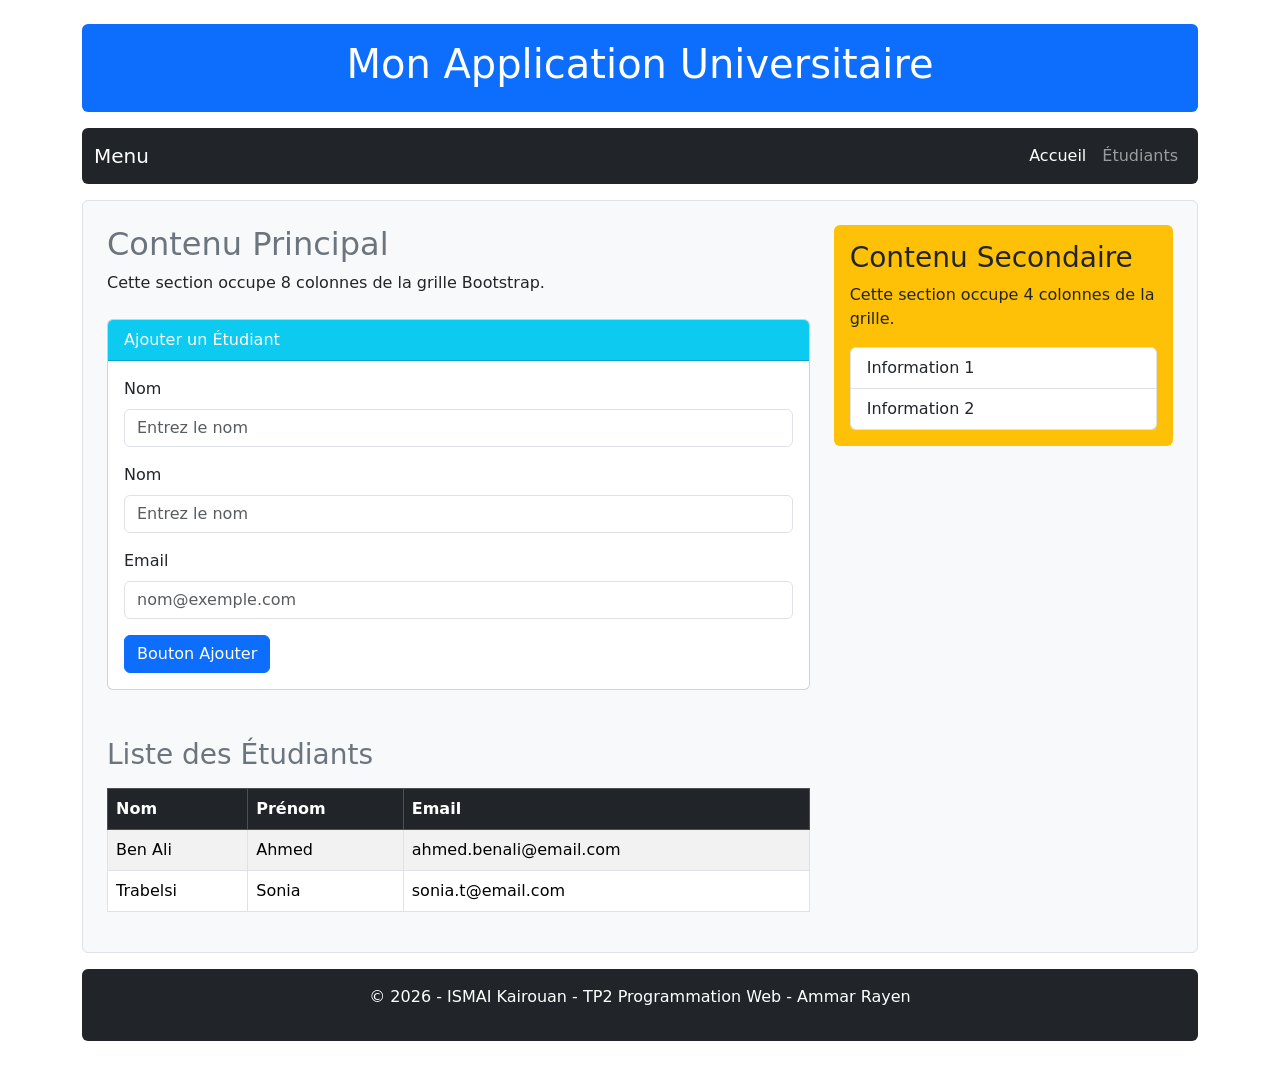
==== tp2/index.html @ 76385c95 "Add files via upload" ====
<!DOCTYPE html>
<!-- Déclaration du type de document HTML5 -->
<html lang="fr">
<!-- Début de la section head contenant les métadonnées -->
<head>
    <!-- Encodage des caractères en UTF-8 pour supporter les accents -->
    <meta charset="UTF-8">
    <!-- Configuration de la vue pour le responsive design sur mobile -->
    <meta name="viewport" content="width=device-width, initial-scale=1.0">
    <!-- Titre de la page affiché dans l'onglet du navigateur -->
    <title>TP 2 : Intégration Bootstrap 5</title>

    <!-- Exercice 1 : Intégration de Bootstrap 5 via CDN -->
    <!-- Lien vers le fichier CSS de Bootstrap 5 -->
    <link href="https://cdn.jsdelivr.net/npm/bootstrap@5.3.0/dist/css/bootstrap.min.css" rel="stylesheet">
</head>
<!-- Début du corps de la …
<!-- Déclaration du type de document HTML5 -->
<html lang="fr">
<!-- Début de la section head contenant les métadonnées -->
<head>
    <!-- Encodage des caractères en UTF-8 pour supporter les accents -->
    <meta charset="UTF-8">
    <!-- Configuration de la vue pour le responsive design sur mobile -->
    <meta name="viewport" content="width=device-width, initial-scale=1.0">
    <!-- Titre de la page affiché dans l'onglet du navigateur -->
    <title>TP 2 : Intégration Bootstrap 5</title>

    <!-- EXERCICE 1 : Intégration de Bootstrap 5 via CDN -->
    <!-- Lien vers le fichier CSS de Bootstrap 5 pour le style -->
    <link href="https://cdn.jsdelivr.net/npm/bootstrap@5.3.0/dist/css/bootstrap.min.css" rel="stylesheet">
</head>
<!-- Début du corps de la page -->
<body>

    <!-- EXERCICE 2 : Structure de page avec Bootstrap -->
    <!-- La classe 'container' centre le contenu et ajoute des marges sur les côtés -->
    <!-- 'py-4' ajoute un espacement vertical (padding top & bottom) -->
    <div class="container py-4">
        
        <!-- En-tête (header) -->
        <!-- 'bg-primary' : fond bleu | 'text-white' : texte blanc | 'text-center' : centré | 'p-3' : espacement interne -->
        <header class="bg-primary text-white text-center p-3 mb-3 rounded">
            <h1>Mon Application Universitaire</h1>
        </header>

        <!-- Barre de navigation (navbar) -->
        <!-- 'navbar-dark bg-dark' : thème sombre | 'mb-3' : marge en bas -->
        <nav class="navbar navbar-expand-lg navbar-dark bg-dark mb-3 rounded">
            <div class="container-fluid">
                <a class="navbar-brand" href="#">Menu</a>
                <div class="navbar-nav">
                    <a class="nav-link active" href="#">Accueil</a>
                    <a class="nav-link" href="#">Étudiants</a>
                </div>
            </div>
        </nav>

        <!-- Zone de contenu principal -->
        <!-- 'bg-light' : fond gris clair | 'border' : ajoute une bordure -->
        <main class="bg-light p-4 mb-3 border rounded">
            
            <!-- EXERCICE 3 : Système de grille (Grid System) -->
            <!-- 'row' définit une ligne de la grille -->
            <div class="row">
                
                <!-- Contenu principal : occupe 8 colonnes sur 12 sur les écrans moyens (md) et plus -->
                <div class="col-md-8">
                    <h2 class="text-secondary">Contenu Principal</h2>
                    <p>Cette section occupe 8 colonnes de la grille Bootstrap.</p>

                    <!-- EXERCICE 4 : Formulaire avec Bootstrap -->
                    <div class="card mt-4">
                        <div class="card-header bg-info text-white">
                            Ajouter un Étudiant
                        </div>
                        <div class="card-body">
                            <form>
                                <!-- Champ Nom : 'mb-3' pour l'espacement | 'form-label' et 'form-control' pour le style -->
                                <div class="mb-3">
                                    <label for="nom" class="form-label">Nom</label>
                                    <input type="text" class="form-control" id="nom" placeholder="Entrez le nom">
                                </div>
                                <!-- Champ Prénom -->
                                      <div class="mb-3">
                                    <label for="nom" class="form-label">Nom</label>
                                    <input type="text" class="form-control" id="nom" placeholder="Entrez le nom">
                                </div>
                                <!-- Champ Email -->
                                <div class="mb-3">
                                    <label for="email" class="form-label">Email</label>
                                    <input type="email" class="form-control" id="email" placeholder="nom@exemple.com">
                                </div>
                                <!-- Bouton : 'btn' base du bouton | 'btn-primary' couleur bleue -->
                                <button type="submit" class="btn btn-primary">Bouton Ajouter</button>
                            </form>
                        </div>
                    </div>

                    <!-- EXERCICE 5 : Tableau Bootstrap -->
                    <div class="mt-5">
                        <h3 class="text-secondary">Liste des Étudiants</h3>
                        <!-- 'table' : style de base | 'table-striped' : lignes alternées | 'table-bordered' : bordures -->
                        <table class="table table-striped table-bordered mt-3">
                            <thead class="table-dark">
                                <tr>
                                    <th>Nom</th>
                                    <th>Prénom</th>
                                    <th>Email</th>
                                </tr>
                            </thead>
                            <tbody>
                                <!-- Lignes d'exemple demandées -->
                                <tr>
                                    <td>Ben Ali</td>
                                    <td>Ahmed</td>
                                    <td>ahmed.benali@email.com</td>
                                </tr>
                                <tr>
                                    <td>Trabelsi</td>
                                    <td>Sonia</td>
                                    <td>sonia.t@email.com</td>
                                </tr>
                            </tbody>
                        </table>
                    </div>
                </div>

                <!-- Contenu secondaire : occupe 4 colonnes sur 12 (col-md-4) -->
                <div class="col-md-4">
                    <div class="p-3 bg-warning text-dark rounded">
                        <h3>Contenu Secondaire</h3>
                        <p>Cette section occupe 4 colonnes de la grille.</p>
                        <ul class="list-group">
                            <li class="list-group-item">Information 1</li>
                            <li class="list-group-item">Information 2</li>
                        </ul>
                    </div>
                </div>
            </div>
        </main>

        <!-- Pied de page (footer) -->
        <footer class="bg-dark text-white text-center p-3 rounded">
            <p>&copy; 2026 - ISMAI Kairouan - TP2 Programmation Web - Ammar Rayen </p>
        
        </footer>

    </div>

    <!-- Script Bootstrap JS : Nécessaire pour le fonctionnement des composants interactifs -->
    <script src="https://cdn.jsdelivr.net/npm/bootstrap@5.3.0/dist/js/bootstrap.bundle.min.js"></script>
</body>
</html>
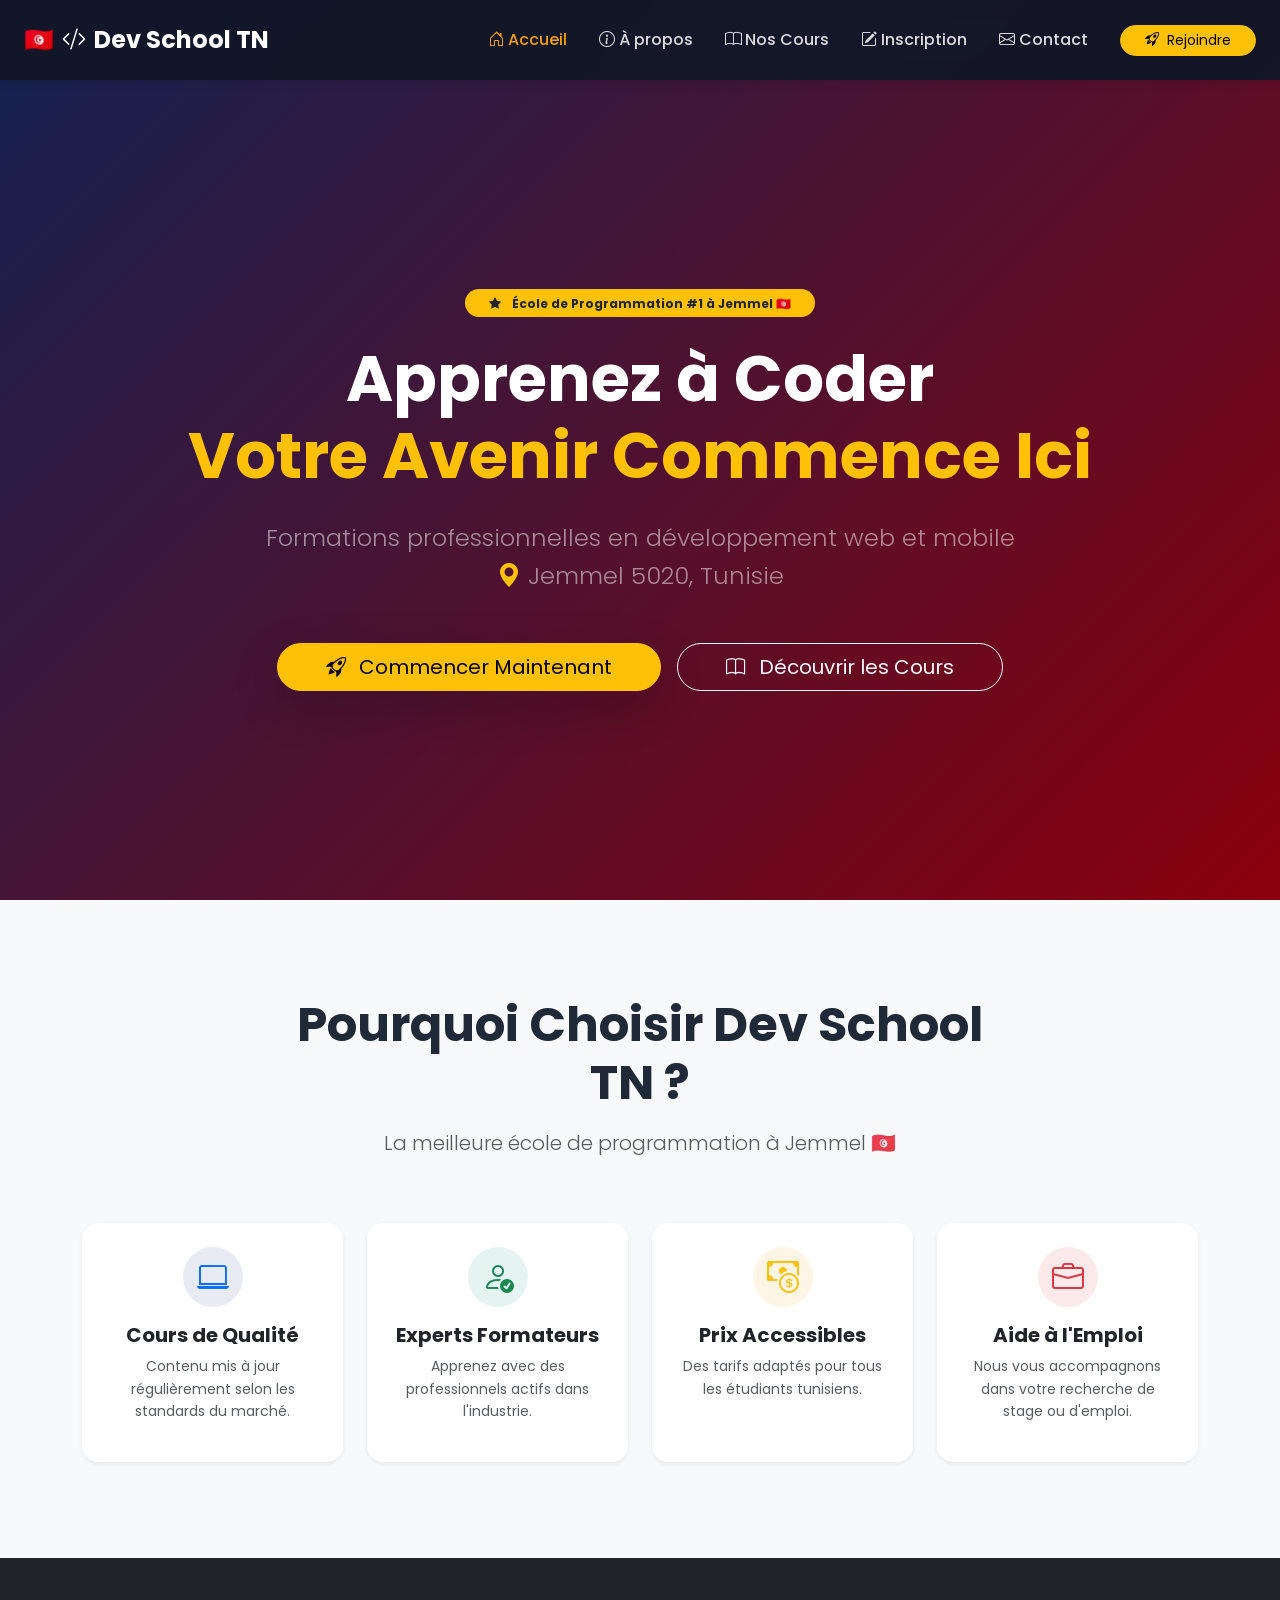
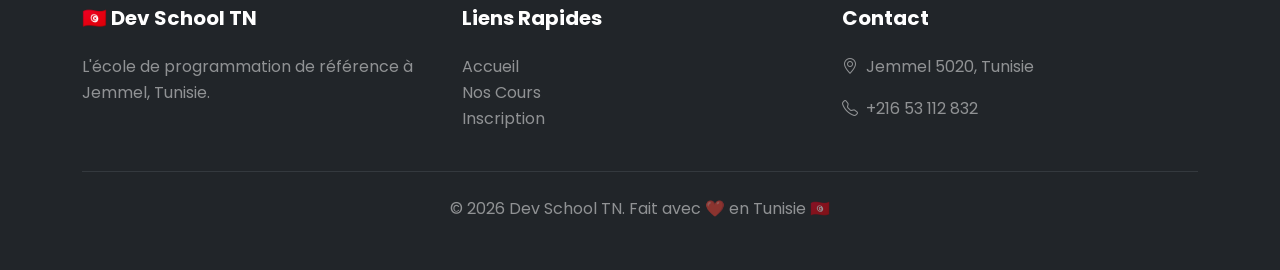
==== commit 832c078a: "Add files via upload" ====
--- a/tp2/index.html
+++ b/tp2/index.html
@@ -1,154 +1,235 @@
-<!DOCTYPE html>
-<!-- Déclaration du type de document HTML5 -->
-<html lang="fr">
-<!-- Début de la section head contenant les métadonnées -->
-<head>
-    <!-- Encodage des caractères en UTF-8 pour supporter les accents -->
-    <meta charset="UTF-8">
-    <!-- Configuration de la vue pour le responsive design sur mobile -->
-    <meta name="viewport" content="width=device-width, initial-scale=1.0">
-    <!-- Titre de la page affiché dans l'onglet du navigateur -->
-    <title>TP 2 : Intégration Bootstrap 5</title>
-
-    <!-- Exercice 1 : Intégration de Bootstrap 5 via CDN -->
-    <!-- Lien vers le fichier CSS de Bootstrap 5 -->
-    <link href="https://cdn.jsdelivr.net/npm/bootstrap@5.3.0/dist/css/bootstrap.min.css" rel="stylesheet">
-</head>
-<!-- Début du corps de la …
-<!-- Déclaration du type de document HTML5 -->
-<html lang="fr">
-<!-- Début de la section head contenant les métadonnées -->
-<head>
-    <!-- Encodage des caractères en UTF-8 pour supporter les accents -->
-    <meta charset="UTF-8">
-    <!-- Configuration de la vue pour le responsive design sur mobile -->
-    <meta name="viewport" content="width=device-width, initial-scale=1.0">
-    <!-- Titre de la page affiché dans l'onglet du navigateur -->
-    <title>TP 2 : Intégration Bootstrap 5</title>
-
-    <!-- EXERCICE 1 : Intégration de Bootstrap 5 via CDN -->
-    <!-- Lien vers le fichier CSS de Bootstrap 5 pour le style -->
-    <link href="https://cdn.jsdelivr.net/npm/bootstrap@5.3.0/dist/css/bootstrap.min.css" rel="stylesheet">
-</head>
-<!-- Début du corps de la page -->
-<body>
-
-    <!-- EXERCICE 2 : Structure de page avec Bootstrap -->
-    <!-- La classe 'container' centre le contenu et ajoute des marges sur les côtés -->
-    <!-- 'py-4' ajoute un espacement vertical (padding top & bottom) -->
-    <div class="container py-4">
-        
-        <!-- En-tête (header) -->
-        <!-- 'bg-primary' : fond bleu | 'text-white' : texte blanc | 'text-center' : centré | 'p-3' : espacement interne -->
-        <header class="bg-primary text-white text-center p-3 mb-3 rounded">
-            <h1>Mon Application Universitaire</h1>
-        </header>
-
-        <!-- Barre de navigation (navbar) -->
-        <!-- 'navbar-dark bg-dark' : thème sombre | 'mb-3' : marge en bas -->
-        <nav class="navbar navbar-expand-lg navbar-dark bg-dark mb-3 rounded">
-            <div class="container-fluid">
-                <a class="navbar-brand" href="#">Menu</a>
-                <div class="navbar-nav">
-                    <a class="nav-link active" href="#">Accueil</a>
-                    <a class="nav-link" href="#">Étudiants</a>
-                </div>
-            </div>
-        </nav>
-
-        <!-- Zone de contenu principal -->
-        <!-- 'bg-light' : fond gris clair | 'border' : ajoute une bordure -->
-        <main class="bg-light p-4 mb-3 border rounded">
-            
-            <!-- EXERCICE 3 : Système de grille (Grid System) -->
-            <!-- 'row' définit une ligne de la grille -->
-            <div class="row">
-                
-                <!-- Contenu principal : occupe 8 colonnes sur 12 sur les écrans moyens (md) et plus -->
-                <div class="col-md-8">
-                    <h2 class="text-secondary">Contenu Principal</h2>
-                    <p>Cette section occupe 8 colonnes de la grille Bootstrap.</p>
-
-                    <!-- EXERCICE 4 : Formulaire avec Bootstrap -->
-                    <div class="card mt-4">
-                        <div class="card-header bg-info text-white">
-                            Ajouter un Étudiant
-                        </div>
-                        <div class="card-body">
-                            <form>
-                                <!-- Champ Nom : 'mb-3' pour l'espacement | 'form-label' et 'form-control' pour le style -->
-                                <div class="mb-3">
-                                    <label for="nom" class="form-label">Nom</label>
-                                    <input type="text" class="form-control" id="nom" placeholder="Entrez le nom">
-                                </div>
-                                <!-- Champ Prénom -->
-                                      <div class="mb-3">
-                                    <label for="nom" class="form-label">Nom</label>
-                                    <input type="text" class="form-control" id="nom" placeholder="Entrez le nom">
-                                </div>
-                                <!-- Champ Email -->
-                                <div class="mb-3">
-                                    <label for="email" class="form-label">Email</label>
-                                    <input type="email" class="form-control" id="email" placeholder="nom@exemple.com">
-                                </div>
-                                <!-- Bouton : 'btn' base du bouton | 'btn-primary' couleur bleue -->
-                                <button type="submit" class="btn btn-primary">Bouton Ajouter</button>
-                            </form>
-                        </div>
-                    </div>
-
-                    <!-- EXERCICE 5 : Tableau Bootstrap -->
-                    <div class="mt-5">
-                        <h3 class="text-secondary">Liste des Étudiants</h3>
-                        <!-- 'table' : style de base | 'table-striped' : lignes alternées | 'table-bordered' : bordures -->
-                        <table class="table table-striped table-bordered mt-3">
-                            <thead class="table-dark">
-                                <tr>
-                                    <th>Nom</th>
-                                    <th>Prénom</th>
-                                    <th>Email</th>
-                                </tr>
-                            </thead>
-                            <tbody>
-                                <!-- Lignes d'exemple demandées -->
-                                <tr>
-                                    <td>Ben Ali</td>
-                                    <td>Ahmed</td>
-                                    <td>ahmed.benali@email.com</td>
-                                </tr>
-                                <tr>
-                                    <td>Trabelsi</td>
-                                    <td>Sonia</td>
-                                    <td>sonia.t@email.com</td>
-                                </tr>
-                            </tbody>
-                        </table>
-                    </div>
-                </div>
-
-                <!-- Contenu secondaire : occupe 4 colonnes sur 12 (col-md-4) -->
-                <div class="col-md-4">
-                    <div class="p-3 bg-warning text-dark rounded">
-                        <h3>Contenu Secondaire</h3>
-                        <p>Cette section occupe 4 colonnes de la grille.</p>
-                        <ul class="list-group">
-                            <li class="list-group-item">Information 1</li>
-                            <li class="list-group-item">Information 2</li>
-                        </ul>
-                    </div>
-                </div>
-            </div>
-        </main>
-
-        <!-- Pied de page (footer) -->
-        <footer class="bg-dark text-white text-center p-3 rounded">
-            <p>&copy; 2026 - ISMAI Kairouan - TP2 Programmation Web - Ammar Rayen </p>
-        
-        </footer>
-
-    </div>
-
-    <!-- Script Bootstrap JS : Nécessaire pour le fonctionnement des composants interactifs -->
-    <script src="https://cdn.jsdelivr.net/npm/bootstrap@5.3.0/dist/js/bootstrap.bundle.min.js"></script>
-</body>
-</html>+<!-- ========================================
+     DÉCLARATION DU DOCUMENT HTML5
+     ======================================== -->
+<!DOCTYPE html>
+
+<!-- Langue du document en français pour l'accessibilité -->
+<html lang="fr">
+
+<!-- ========================================
+     SECTION HEAD - Métadonnées et liens
+     ======================================== -->
+<head>
+    <!-- Encodage des caractères en UTF-8 pour supporter les accents français et arabes -->
+    <meta charset="UTF-8">
+    
+    <!-- Configuration responsive pour tous les appareils (mobile, tablette, desktop) -->
+    <meta name="viewport" content="width=device-width, initial-scale=1.0">
+    
+    <!-- Description pour le référencement SEO -->
+    <meta name="description" content="Dev School TN - École de programmation moderne à Jemmel, Tunisie. Formations professionnelles en développement web et mobile.">
+    
+    <!-- Mots-clés pour le SEO -->
+    <meta name="keywords" content="programmation, Tunisie, Jemmel, formation, développement web, coding, école">
+    
+    <!-- Auteur du site -->
+    <meta name="author" content="Dev School TN">
+    
+    <!-- Titre de la page avec le drapeau tunisien -->
+    <title>🇹🇳 Dev School TN - École de Programmation Moderne | Jemmel, Tunisie</title>
+    
+    <!-- Lien vers Bootstrap 5.3 CSS depuis CDN -->
+    <link href="https://cdn.jsdelivr.net/npm/bootstrap@5.3.0/dist/css/bootstrap.min.css" rel="stylesheet">
+    
+    <!-- Lien vers Bootstrap Icons pour les icônes modernes -->
+    <link rel="stylesheet" href="https://cdn.jsdelivr.net/npm/bootstrap-icons@1.11.3/font/bootstrap-icons.min.css">
+    
+    <!-- Lien vers Google Fonts pour une typographie professionnelle -->
+    <link rel="preconnect" href="https://fonts.googleapis.com">
+    <link rel="preconnect" href="https://fonts.gstatic.com" crossorigin>
+    <link href="https://fonts.googleapis.com/css2?family=Poppins:wght@300;400;500;600;700;800&display=swap" rel="stylesheet">
+    
+    <!-- Lien vers notre fichier CSS personnalisé -->
+    <link href="style.css" rel="stylesheet">
+</head>
+
+<body>
+
+    <!-- ========================================
+         BARRE DE NAVIGATION SUPÉRIEURE
+         ======================================== -->
+    <nav class="navbar navbar-expand-lg navbar-dark fixed-top" id="mainNav">
+        <div class="container-fluid px-4">
+            
+            <!-- Logo avec drapeau tunisien devant le nom -->
+            <a class="navbar-brand d-flex align-items-center" href="index.html">
+                <span class="me-2">🇹🇳</span>
+                <i class="bi bi-code-slash me-2 fs-4"></i>
+                <span class="fw-bold">Dev School TN</span>
+            </a>
+            
+            <!-- Bouton menu mobile -->
+            <button class="navbar-toggler" type="button" data-bs-toggle="collapse" data-bs-target="#navbarNav">
+                <span class="navbar-toggler-icon"></span>
+            </button>
+            
+            <!-- Liens de navigation -->
+            <div class="collapse navbar-collapse" id="navbarNav">
+                <ul class="navbar-nav ms-auto align-items-center">
+                    <li class="nav-item">
+                        <a class="nav-link active px-3" href="index.html">
+                            <i class="bi bi-house-door me-1"></i>Accueil
+                        </a>
+                    </li>
+                    <li class="nav-item">
+                        <a class="nav-link px-3" href="apropos.html">
+                            <i class="bi bi-info-circle me-1"></i>À propos
+                        </a>
+                    </li>
+                    <li class="nav-item">
+                        <a class="nav-link px-3" href="cours.html">
+                            <i class="bi bi-book me-1"></i>Nos Cours
+                        </a>
+                    </li>
+                    <li class="nav-item">
+                        <a class="nav-link px-3" href="inscription.html">
+                            <i class="bi bi-pencil-square me-1"></i>Inscription
+                        </a>
+                    </li>
+                    <li class="nav-item">
+                        <a class="nav-link px-3" href="contact.html">
+                            <i class="bi bi-envelope me-1"></i>Contact
+                        </a>
+                    </li>
+                    <li class="nav-item ms-lg-3">
+                        <a class="btn btn-warning btn-sm px-4 rounded-pill" href="inscription.html">
+                            <i class="bi bi-rocket-takeoff me-2"></i>Rejoindre
+                        </a>
+                    </li>
+                </ul>
+            </div>
+        </div>
+    </nav>
+
+    <!-- ========================================
+         SECTION HERO
+         ======================================== -->
+    <section class="hero-section d-flex align-items-center" id="hero">
+        <div class="hero-overlay"></div>
+        <div class="container position-relative">
+            <div class="row justify-content-center text-center">
+                <div class="col-lg-10">
+                    <div class="badge bg-warning text-dark px-4 py-2 mb-4 rounded-pill animate-badge">
+                        <i class="bi bi-star-fill me-2"></i>
+                        École de Programmation #1 à Jemmel 🇹🇳
+                    </div>
+                    <h1 class="display-3 fw-bold text-white mb-4 animate-title">
+                        Apprenez à Coder<br>
+                        <span class="text-warning">Votre Avenir Commence Ici</span>
+                    </h1>
+                    <p class="lead text-white-50 mb-5 fs-4 animate-subtitle">
+                        Formations professionnelles en développement web et mobile<br>
+                        <i class="bi bi-geo-alt-fill text-warning"></i> Jemmel 5020, Tunisie
+                    </p>
+                    <div class="d-flex gap-3 justify-content-center flex-wrap animate-buttons">
+                        <a href="inscription.html" class="btn btn-warning btn-lg px-5 rounded-pill shadow-lg">
+                            <i class="bi bi-rocket-takeoff me-2"></i>
+                            Commencer Maintenant
+                        </a>
+                        <a href="cours.html" class="btn btn-outline-light btn-lg px-5 rounded-pill">
+                            <i class="bi bi-book me-2"></i>
+                            Découvrir les Cours
+                        </a>
+                    </div>
+                </div>
+            </div>
+        </div>
+    </section>
+
+    <!-- ========================================
+         SECTION SERVICES
+         ======================================== -->
+    <section class="py-5 bg-light">
+        <div class="container py-5">
+            <div class="row mb-5 text-center">
+                <div class="col-lg-8 mx-auto">
+                    <h2 class="display-5 fw-bold mb-3">Pourquoi Choisir Dev School TN ?</h2>
+                    <p class="lead text-muted">La meilleure école de programmation à Jemmel 🇹🇳</p>
+                </div>
+            </div>
+            <div class="row g-4">
+                <!-- Service 1 -->
+                <div class="col-lg-3 col-md-6">
+                    <div class="card h-100 border-0 shadow-sm p-4 text-center">
+                        <div class="service-icon bg-primary-light mb-3 mx-auto">
+                            <i class="bi bi-laptop text-primary fs-2"></i>
+                        </div>
+                        <h5 class="fw-bold">Cours de Qualité</h5>
+                        <p class="text-muted small">Contenu mis à jour régulièrement selon les standards du marché.</p>
+                    </div>
+                </div>
+                <!-- Service 2 -->
+                <div class="col-lg-3 col-md-6">
+                    <div class="card h-100 border-0 shadow-sm p-4 text-center">
+                        <div class="service-icon bg-success-light mb-3 mx-auto">
+                            <i class="bi bi-person-check text-success fs-2"></i>
+                        </div>
+                        <h5 class="fw-bold">Experts Formateurs</h5>
+                        <p class="text-muted small">Apprenez avec des professionnels actifs dans l'industrie.</p>
+                    </div>
+                </div>
+                <!-- Service 3 -->
+                <div class="col-lg-3 col-md-6">
+                    <div class="card h-100 border-0 shadow-sm p-4 text-center">
+                        <div class="service-icon bg-warning-light mb-3 mx-auto">
+                            <i class="bi bi-cash-coin text-warning fs-2"></i>
+                        </div>
+                        <h5 class="fw-bold">Prix Accessibles</h5>
+                        <p class="text-muted small">Des tarifs adaptés pour tous les étudiants tunisiens.</p>
+                    </div>
+                </div>
+                <!-- Service 4 -->
+                <div class="col-lg-3 col-md-6">
+                    <div class="card h-100 border-0 shadow-sm p-4 text-center">
+                        <div class="service-icon bg-danger-light mb-3 mx-auto">
+                            <i class="bi bi-briefcase text-danger fs-2"></i>
+                        </div>
+                        <h5 class="fw-bold">Aide à l'Emploi</h5>
+                        <p class="text-muted small">Nous vous accompagnons dans votre recherche de stage ou d'emploi.</p>
+                    </div>
+                </div>
+            </div>
+        </div>
+    </section>
+
+    <!-- ========================================
+         FOOTER
+         ======================================== -->
+    <footer class="bg-dark text-white py-5">
+        <div class="container">
+            <div class="row g-4">
+                <div class="col-lg-4">
+                    <h5 class="fw-bold mb-4">🇹🇳 Dev School TN</h5>
+                    <p class="text-white-50">L'école de programmation de référence à Jemmel, Tunisie.</p>
+                </div>
+                <div class="col-lg-4">
+                    <h5 class="fw-bold mb-4">Liens Rapides</h5>
+                    <ul class="list-unstyled">
+                        <li><a href="index.html" class="text-white-50 text-decoration-none">Accueil</a></li>
+                        <li><a href="cours.html" class="text-white-50 text-decoration-none">Nos Cours</a></li>
+                        <li><a href="inscription.html" class="text-white-50 text-decoration-none">Inscription</a></li>
+                    </ul>
+                </div>
+                <div class="col-lg-4">
+                    <h5 class="fw-bold mb-4">Contact</h5>
+                    <p class="text-white-50"><i class="bi bi-geo-alt me-2"></i>Jemmel 5020, Tunisie</p>
+                    <p class="text-white-50"><i class="bi bi-telephone me-2"></i>+216 53 112 832</p>
+                </div>
+            </div>
+            <hr class="my-4 border-secondary">
+            <p class="text-center text-white-50 mb-0">&copy; 2026 Dev School TN. Fait avec ❤️ en Tunisie 🇹🇳</p>
+        </div>
+    </footer>
+
+    <!-- Scripts Bootstrap -->
+    <script src="https://cdn.jsdelivr.net/npm/bootstrap@5.3.0/dist/js/bootstrap.bundle.min.js"></script>
+    <script>
+        // Effet de scroll sur la navbar
+        window.addEventListener('scroll', function() {
+            const nav = document.getElementById('mainNav');
+            if (window.scrollY > 50) nav.classList.add('scrolled');
+            else nav.classList.remove('scrolled');
+        });
+    </script>
+</body>
+</html>
--- a/tp2/style.css
+++ b/tp2/style.css
@@ -0,0 +1,151 @@
+/* =====================================================
+   FICHIER CSS PERSONNALISÉ - DEV SCHOOL TN
+   Design moderne et professionnel pour école de programmation
+   ===================================================== */
+
+/* =====================================================
+   1. VARIABLES CSS - Couleurs et configurations globales
+   ===================================================== */
+:root {
+    /* Palette de couleurs principales - Inspirée du drapeau tunisien */
+    --primary-color: #E70013;        /* Rouge tunisien */
+    --secondary-color: #1E3A8A;      /* Bleu marine professionnel */
+    --success-color: #059669;        /* Vert succès */
+    --warning-color: #F59E0B;        /* Orange/Jaune warning */
+    --danger-color: #DC2626;         /* Rouge danger */
+    --info-color: #0EA5E9;           /* Bleu info */
+    
+    /* Couleurs de fond */
+    --bg-light: #F9FAFB;             /* Fond clair */
+    --bg-dark: #111827;              /* Fond sombre */
+    
+    /* Typographie */
+    --font-primary: 'Poppins', sans-serif;
+    
+    /* Ombres */
+    --shadow-lg: 0 10px 25px rgba(0,0,0,0.15);
+    --shadow-xl: 0 20px 40px rgba(0,0,0,0.2);
+    
+    /* Bordures arrondies */
+    --radius-lg: 1rem;
+    --radius-xl: 1.5rem;
+    
+    /* Transitions */
+    --transition-base: 0.3s ease;
+}
+
+/* =====================================================
+   2. STYLES GLOBAUX
+   ===================================================== */
+* {
+    font-family: var(--font-primary);
+}
+
+body {
+    line-height: 1.6;
+    color: #1F2937;
+    background-color: #FFFFFF;
+    overflow-x: hidden;
+}
+
+/* =====================================================
+   3. BARRE DE NAVIGATION
+   ===================================================== */
+#mainNav {
+    background: rgba(17, 24, 39, 0.95);
+    backdrop-filter: blur(10px);
+    transition: all var(--transition-base);
+    padding: 1rem 0;
+    box-shadow: 0 2px 10px rgba(0,0,0,0.1);
+}
+
+#mainNav.scrolled {
+    background: rgba(17, 24, 39, 1);
+    padding: 0.5rem 0;
+}
+
+.navbar-brand {
+    font-size: 1.5rem;
+    font-weight: 700;
+    color: #FFFFFF !important;
+}
+
+.nav-link {
+    color: rgba(255, 255, 255, 0.85) !important;
+    font-weight: 500;
+}
+
+.nav-link:hover, .nav-link.active {
+    color: var(--warning-color) !important;
+}
+
+/* =====================================================
+   4. SECTION HERO
+   ===================================================== */
+.hero-section {
+    min-height: 100vh;
+    background: linear-gradient(135deg, #1e3a8a 0%, #e70013 100%);
+    position: relative;
+    overflow: hidden;
+    padding-top: 80px;
+}
+
+.hero-overlay {
+    position: absolute;
+    top: 0;
+    left: 0;
+    width: 100%;
+    height: 100%;
+    background: rgba(0, 0, 0, 0.4);
+    z-index: 1;
+}
+
+.hero-section .container {
+    z-index: 2;
+}
+
+/* =====================================================
+   5. CARDS & SERVICES
+   ===================================================== */
+.card {
+    border: none;
+    border-radius: var(--radius-lg);
+    transition: all var(--transition-base);
+}
+
+.card:hover {
+    transform: translateY(-10px);
+    box-shadow: var(--shadow-xl);
+}
+
+.service-icon {
+    width: 60px;
+    height: 60px;
+    display: flex;
+    align-items: center;
+    justify-content: center;
+    border-radius: 50%;
+}
+
+.bg-primary-light { background: rgba(30, 58, 138, 0.1); }
+.bg-success-light { background: rgba(5, 150, 105, 0.1); }
+.bg-warning-light { background: rgba(245, 158, 11, 0.1); }
+.bg-danger-light { background: rgba(220, 38, 38, 0.1); }
+
+/* Gradients pour les cours */
+.bg-primary-gradient { background: linear-gradient(135deg, #1E3A8A, #3B82F6); }
+.bg-warning-gradient { background: linear-gradient(135deg, #F59E0B, #D97706); }
+.bg-success-gradient { background: linear-gradient(135deg, #059669, #10B981); }
+
+/* =====================================================
+   6. ANIMATIONS
+   ===================================================== */
+@keyframes fadeInUp {
+    from { opacity: 0; transform: translateY(20px); }
+    to { opacity: 1; transform: translateY(0); }
+}
+
+.animate-title { animation: fadeInUp 0.8s ease forwards; }
+.animate-subtitle { animation: fadeInUp 0.8s ease 0.2s forwards; opacity: 0; }
+.animate-buttons { animation: fadeInUp 0.8s ease 0.4s forwards; opacity: 0; }
+.animate-badge { animation: fadeInUp 0.8s ease forwards; }
